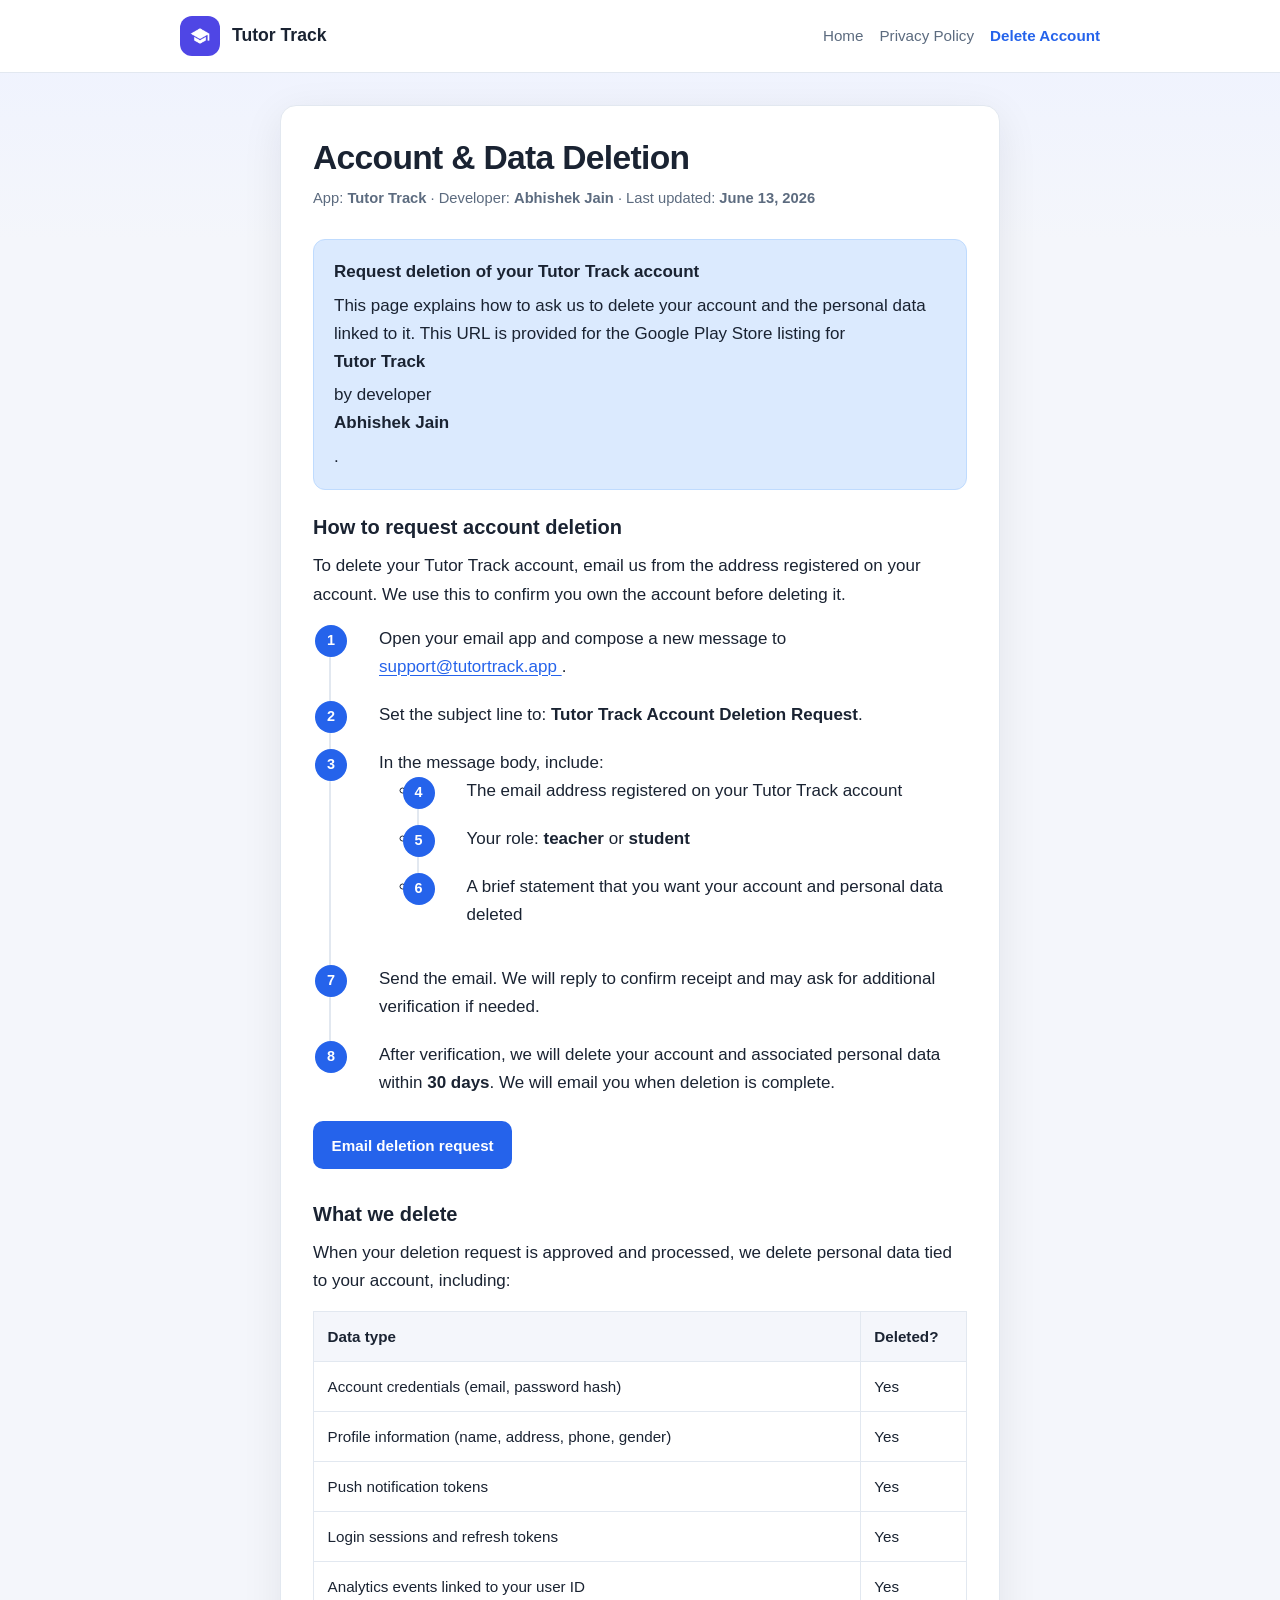
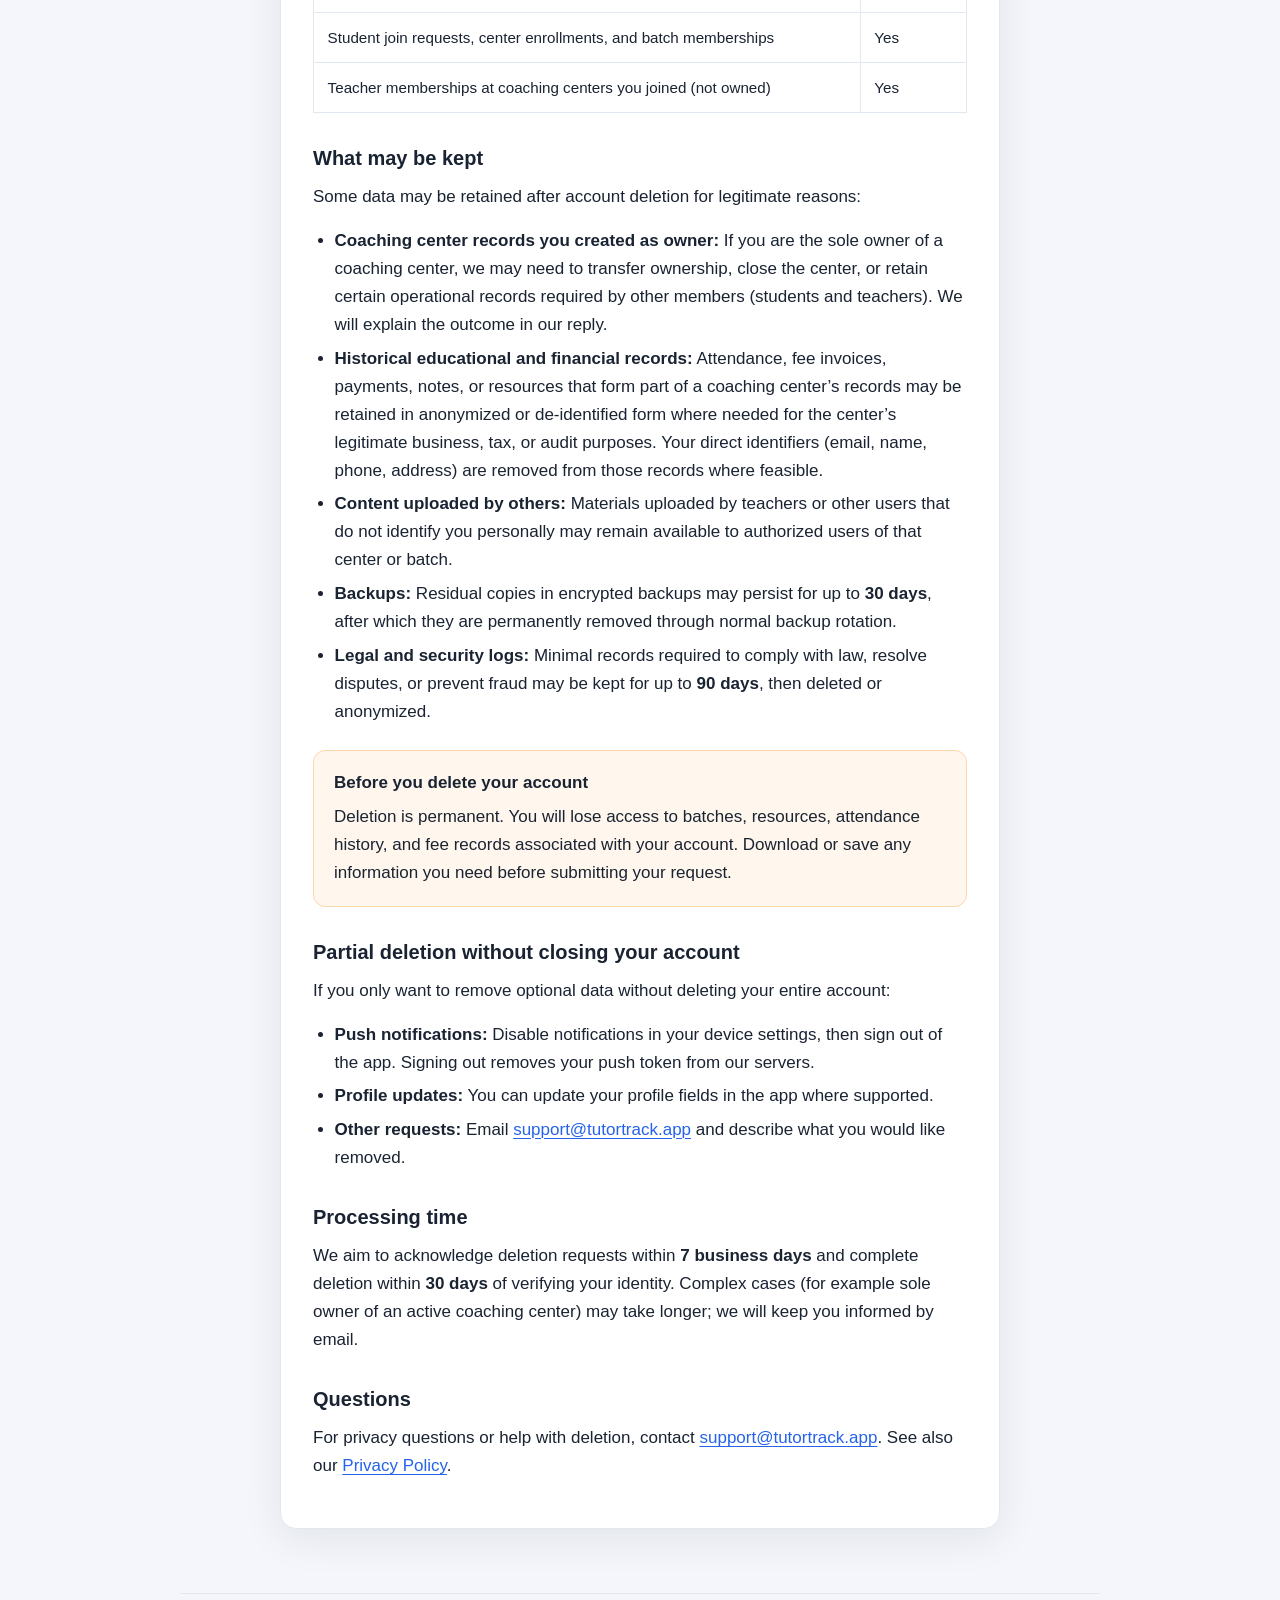
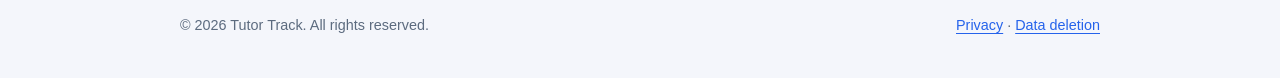
==== data-deletion/index.html @ 5b025d99 "added static pages" ====
<!DOCTYPE html>
<html lang="en">
  <head>
    <meta charset="utf-8" />
    <meta name="viewport" content="width=device-width, initial-scale=1" />
    <meta
      name="description"
      content="Request deletion of your Tutor Track account and personal data."
    />
    <title>Account &amp; Data Deletion — Tutor Track</title>
    <link rel="icon" href="../assets/icon.png" type="image/png" />
    <link rel="stylesheet" href="../css/site.css" />
  </head>
  <body>
    <header class="site-header">
      <div class="site-header-inner">
        <a class="brand" href="../">
          <img
            class="brand-icon"
            src="../assets/icon.png"
            alt=""
            width="40"
            height="40"
          />
          <span>Tutor Track</span>
        </a>
        <nav class="site-nav" aria-label="Site">
          <a href="../">Home</a>
          <a href="../privacy-policy/">Privacy Policy</a>
          <a href="../data-deletion/" aria-current="page">Delete Account</a>
        </nav>
      </div>
    </header>

    <main>
      <article class="content-card">
        <h1>Account &amp; Data Deletion</h1>
        <p class="meta-line">
          App: <strong>Tutor Track</strong> &middot; Developer:
          <strong>Abhishek Jain</strong> &middot; Last updated:
          <strong>June 13, 2026</strong>
        </p>

        <div class="callout">
          <strong>Request deletion of your Tutor Track account</strong>
          This page explains how to ask us to delete your account and the personal
          data linked to it. This URL is provided for the Google Play Store listing
          for <strong>Tutor Track</strong> by developer <strong>Abhishek Jain</strong>.
        </div>

        <h2>How to request account deletion</h2>
        <p>
          To delete your Tutor Track account, email us from the address registered
          on your account. We use this to confirm you own the account before deleting
          it.
        </p>

        <ol class="steps">
          <li>
            Open your email app and compose a new message to
            <a href="mailto:support@tutortrack.app?subject=Tutor%20Track%20Account%20Deletion%20Request">
              support@tutortrack.app
            </a>.
          </li>
          <li>
            Set the subject line to:
            <strong>Tutor Track Account Deletion Request</strong>.
          </li>
          <li>
            In the message body, include:
            <ul>
              <li>The email address registered on your Tutor Track account</li>
              <li>Your role: <strong>teacher</strong> or <strong>student</strong></li>
              <li>A brief statement that you want your account and personal data deleted</li>
            </ul>
          </li>
          <li>
            Send the email. We will reply to confirm receipt and may ask for
            additional verification if needed.
          </li>
          <li>
            After verification, we will delete your account and associated personal
            data within <strong>30 days</strong>. We will email you when deletion is
            complete.
          </li>
        </ol>

        <p>
          <a
            class="button button-primary"
            href="mailto:support@tutortrack.app?subject=Tutor%20Track%20Account%20Deletion%20Request&amp;body=Registered%20email%3A%20%0ARole%20(teacher%20or%20student)%3A%20%0A%0APlease%20delete%20my%20Tutor%20Track%20account%20and%20associated%20personal%20data."
          >
            Email deletion request
          </a>
        </p>

        <h2>What we delete</h2>
        <p>
          When your deletion request is approved and processed, we delete personal
          data tied to your account, including:
        </p>
        <table class="data-table">
          <thead>
            <tr>
              <th>Data type</th>
              <th>Deleted?</th>
            </tr>
          </thead>
          <tbody>
            <tr>
              <td>Account credentials (email, password hash)</td>
              <td>Yes</td>
            </tr>
            <tr>
              <td>Profile information (name, address, phone, gender)</td>
              <td>Yes</td>
            </tr>
            <tr>
              <td>Push notification tokens</td>
              <td>Yes</td>
            </tr>
            <tr>
              <td>Login sessions and refresh tokens</td>
              <td>Yes</td>
            </tr>
            <tr>
              <td>Analytics events linked to your user ID</td>
              <td>Yes</td>
            </tr>
            <tr>
              <td>Student join requests, center enrollments, and batch memberships</td>
              <td>Yes</td>
            </tr>
            <tr>
              <td>Teacher memberships at coaching centers you joined (not owned)</td>
              <td>Yes</td>
            </tr>
          </tbody>
        </table>

        <h2>What may be kept</h2>
        <p>
          Some data may be retained after account deletion for legitimate reasons:
        </p>
        <ul>
          <li>
            <strong>Coaching center records you created as owner:</strong> If you are
            the sole owner of a coaching center, we may need to transfer ownership,
            close the center, or retain certain operational records required by other
            members (students and teachers). We will explain the outcome in our reply.
          </li>
          <li>
            <strong>Historical educational and financial records:</strong> Attendance,
            fee invoices, payments, notes, or resources that form part of a coaching
            center&rsquo;s records may be retained in anonymized or de-identified form
            where needed for the center&rsquo;s legitimate business, tax, or audit
            purposes. Your direct identifiers (email, name, phone, address) are removed
            from those records where feasible.
          </li>
          <li>
            <strong>Content uploaded by others:</strong> Materials uploaded by teachers
            or other users that do not identify you personally may remain available to
            authorized users of that center or batch.
          </li>
          <li>
            <strong>Backups:</strong> Residual copies in encrypted backups may persist
            for up to <strong>30 days</strong>, after which they are permanently removed
            through normal backup rotation.
          </li>
          <li>
            <strong>Legal and security logs:</strong> Minimal records required to comply
            with law, resolve disputes, or prevent fraud may be kept for up to
            <strong>90 days</strong>, then deleted or anonymized.
          </li>
        </ul>

        <div class="callout callout-warning">
          <strong>Before you delete your account</strong>
          Deletion is permanent. You will lose access to batches, resources, attendance
          history, and fee records associated with your account. Download or save any
          information you need before submitting your request.
        </div>

        <h2>Partial deletion without closing your account</h2>
        <p>
          If you only want to remove optional data without deleting your entire
          account:
        </p>
        <ul>
          <li>
            <strong>Push notifications:</strong> Disable notifications in your device
            settings, then sign out of the app. Signing out removes your push token
            from our servers.
          </li>
          <li>
            <strong>Profile updates:</strong> You can update your profile fields in the
            app where supported.
          </li>
          <li>
            <strong>Other requests:</strong> Email
            <a href="mailto:support@tutortrack.app">support@tutortrack.app</a>
            and describe what you would like removed.
          </li>
        </ul>

        <h2>Processing time</h2>
        <p>
          We aim to acknowledge deletion requests within <strong>7 business days</strong>
          and complete deletion within <strong>30 days</strong> of verifying your
          identity. Complex cases (for example sole owner of an active coaching center)
          may take longer; we will keep you informed by email.
        </p>

        <h2>Questions</h2>
        <p>
          For privacy questions or help with deletion, contact
          <a href="mailto:support@tutortrack.app">support@tutortrack.app</a>.
          See also our <a href="../privacy-policy/">Privacy Policy</a>.
        </p>
      </article>
    </main>

    <footer class="site-footer">
      <div class="site-footer-inner">
        <span>&copy; 2026 Tutor Track. All rights reserved.</span>
        <span>
          <a href="../privacy-policy/">Privacy</a>
          &middot;
          <a href="../data-deletion/">Data deletion</a>
        </span>
      </div>
    </footer>
  </body>
</html>
---- css/site.css ----
:root {
  --bg: #f4f6fb;
  --surface: #ffffff;
  --text: #1a2332;
  --muted: #5c6b7f;
  --accent: #2563eb;
  --accent-dark: #1d4ed8;
  --accent-soft: #dbeafe;
  --border: #e2e8f0;
  --success: #059669;
  --shadow: 0 10px 40px rgba(15, 23, 42, 0.08);
  --radius: 16px;
  --max-width: 760px;
}

*,
*::before,
*::after {
  box-sizing: border-box;
}

html {
  scroll-behavior: smooth;
}

body {
  margin: 0;
  font-family: -apple-system, BlinkMacSystemFont, "Segoe UI", Roboto, Helvetica,
    Arial, sans-serif;
  font-size: 17px;
  line-height: 1.65;
  color: var(--text);
  background: linear-gradient(180deg, #eef2ff 0%, var(--bg) 240px);
  min-height: 100vh;
}

a {
  color: var(--accent);
  text-decoration-thickness: 1px;
  text-underline-offset: 3px;
}

a:hover {
  color: var(--accent-dark);
}

.site-header {
  background: var(--surface);
  border-bottom: 1px solid var(--border);
  position: sticky;
  top: 0;
  z-index: 10;
  backdrop-filter: blur(8px);
}

.site-header-inner {
  max-width: 960px;
  margin: 0 auto;
  padding: 1rem 1.25rem;
  display: flex;
  align-items: center;
  justify-content: space-between;
  gap: 1rem;
  flex-wrap: wrap;
}

.brand {
  display: flex;
  align-items: center;
  gap: 0.75rem;
  text-decoration: none;
  color: var(--text);
  font-weight: 700;
  font-size: 1.1rem;
}

.brand-icon,
.brand-mark {
  width: 40px;
  height: 40px;
  border-radius: 12px;
  flex-shrink: 0;
}

.brand-mark {
  background: linear-gradient(135deg, #2563eb, #7c3aed);
  display: grid;
  place-items: center;
  color: #fff;
  font-weight: 800;
  font-size: 1rem;
}

.hero-intro {
  display: flex;
  align-items: center;
  gap: 1.25rem;
  margin-bottom: 1.25rem;
}

.app-icon {
  width: 96px;
  height: 96px;
  border-radius: 22px;
  box-shadow: var(--shadow);
  flex-shrink: 0;
}

.site-nav {
  display: flex;
  gap: 0.35rem 1rem;
  flex-wrap: wrap;
}

.site-nav a {
  color: var(--muted);
  text-decoration: none;
  font-size: 0.95rem;
  padding: 0.35rem 0;
}

.site-nav a[aria-current="page"] {
  color: var(--accent);
  font-weight: 600;
}

main {
  max-width: var(--max-width);
  margin: 0 auto;
  padding: 2rem 1.25rem 4rem;
}

.hero {
  background: var(--surface);
  border: 1px solid var(--border);
  border-radius: calc(var(--radius) + 4px);
  box-shadow: var(--shadow);
  padding: 2rem;
  margin-bottom: 2rem;
}

.hero h1 {
  margin: 0 0 0.75rem;
  font-size: clamp(1.85rem, 4vw, 2.5rem);
  line-height: 1.15;
  letter-spacing: -0.02em;
}

.hero-intro h1 {
  margin: 0;
}

.hero-lead {
  margin: 0;
  color: var(--muted);
  font-size: 1.08rem;
}

.content-card {
  background: var(--surface);
  border: 1px solid var(--border);
  border-radius: var(--radius);
  box-shadow: var(--shadow);
  padding: 2rem;
}

.content-card h1 {
  margin: 0 0 0.5rem;
  font-size: clamp(1.6rem, 3.5vw, 2.1rem);
  line-height: 1.2;
  letter-spacing: -0.02em;
}

.meta-line {
  color: var(--muted);
  font-size: 0.92rem;
  margin: 0 0 1.75rem;
}

h2 {
  margin: 2rem 0 0.75rem;
  font-size: 1.25rem;
  line-height: 1.3;
}

h2:first-of-type {
  margin-top: 0;
}

h3 {
  margin: 1.25rem 0 0.5rem;
  font-size: 1.05rem;
}

p,
ul,
ol {
  margin: 0 0 1rem;
}

ul,
ol {
  padding-left: 1.35rem;
}

li {
  margin-bottom: 0.35rem;
}

.feature-grid {
  display: grid;
  grid-template-columns: repeat(auto-fit, minmax(220px, 1fr));
  gap: 1rem;
  margin: 1.5rem 0 0;
}

.feature {
  background: var(--bg);
  border: 1px solid var(--border);
  border-radius: 12px;
  padding: 1.1rem 1.15rem;
}

.feature h3 {
  margin: 0 0 0.35rem;
  font-size: 1rem;
}

.feature p {
  margin: 0;
  color: var(--muted);
  font-size: 0.95rem;
}

.cta-row {
  display: flex;
  flex-wrap: wrap;
  gap: 0.75rem;
  margin-top: 1.75rem;
}

.button {
  display: inline-flex;
  align-items: center;
  justify-content: center;
  padding: 0.65rem 1.1rem;
  border-radius: 10px;
  font-weight: 600;
  font-size: 0.95rem;
  text-decoration: none;
  border: 1px solid transparent;
}

.button-primary {
  background: var(--accent);
  color: #fff;
}

.button-primary:hover {
  background: var(--accent-dark);
  color: #fff;
}

.button-secondary {
  background: var(--surface);
  color: var(--text);
  border-color: var(--border);
}

.button-secondary:hover {
  border-color: var(--accent);
  color: var(--accent);
}

.callout {
  background: var(--accent-soft);
  border: 1px solid #bfdbfe;
  border-radius: 12px;
  padding: 1.15rem 1.25rem;
  margin: 1.5rem 0;
}

.callout-warning {
  background: #fff7ed;
  border-color: #fed7aa;
}

.callout strong {
  display: block;
  margin-bottom: 0.35rem;
}

.steps {
  counter-reset: step;
  list-style: none;
  padding: 0;
  margin: 1rem 0 1.5rem;
}

.steps li {
  counter-increment: step;
  position: relative;
  padding: 0 0 1.25rem 3rem;
  margin: 0;
  border-left: 2px solid var(--border);
  margin-left: 1rem;
}

.steps li:last-child {
  border-left-color: transparent;
  padding-bottom: 0;
}

.steps li::before {
  content: counter(step);
  position: absolute;
  left: -1rem;
  top: 0;
  width: 2rem;
  height: 2rem;
  border-radius: 999px;
  background: var(--accent);
  color: #fff;
  font-weight: 700;
  font-size: 0.9rem;
  display: grid;
  place-items: center;
}

.data-table {
  width: 100%;
  border-collapse: collapse;
  font-size: 0.95rem;
  margin: 1rem 0 1.5rem;
}

.data-table th,
.data-table td {
  border: 1px solid var(--border);
  padding: 0.75rem 0.85rem;
  text-align: left;
  vertical-align: top;
}

.data-table th {
  background: var(--bg);
  font-weight: 600;
}

.site-footer {
  max-width: 960px;
  margin: 0 auto;
  padding: 0 1.25rem 2.5rem;
  color: var(--muted);
  font-size: 0.9rem;
}

.site-footer-inner {
  border-top: 1px solid var(--border);
  padding-top: 1.25rem;
  display: flex;
  flex-wrap: wrap;
  gap: 0.5rem 1.5rem;
  justify-content: space-between;
}

@media (max-width: 640px) {
  .hero,
  .content-card {
    padding: 1.35rem;
  }

  .hero-intro {
    flex-direction: column;
    align-items: flex-start;
  }

  .steps li {
    padding-left: 2.5rem;
  }
}
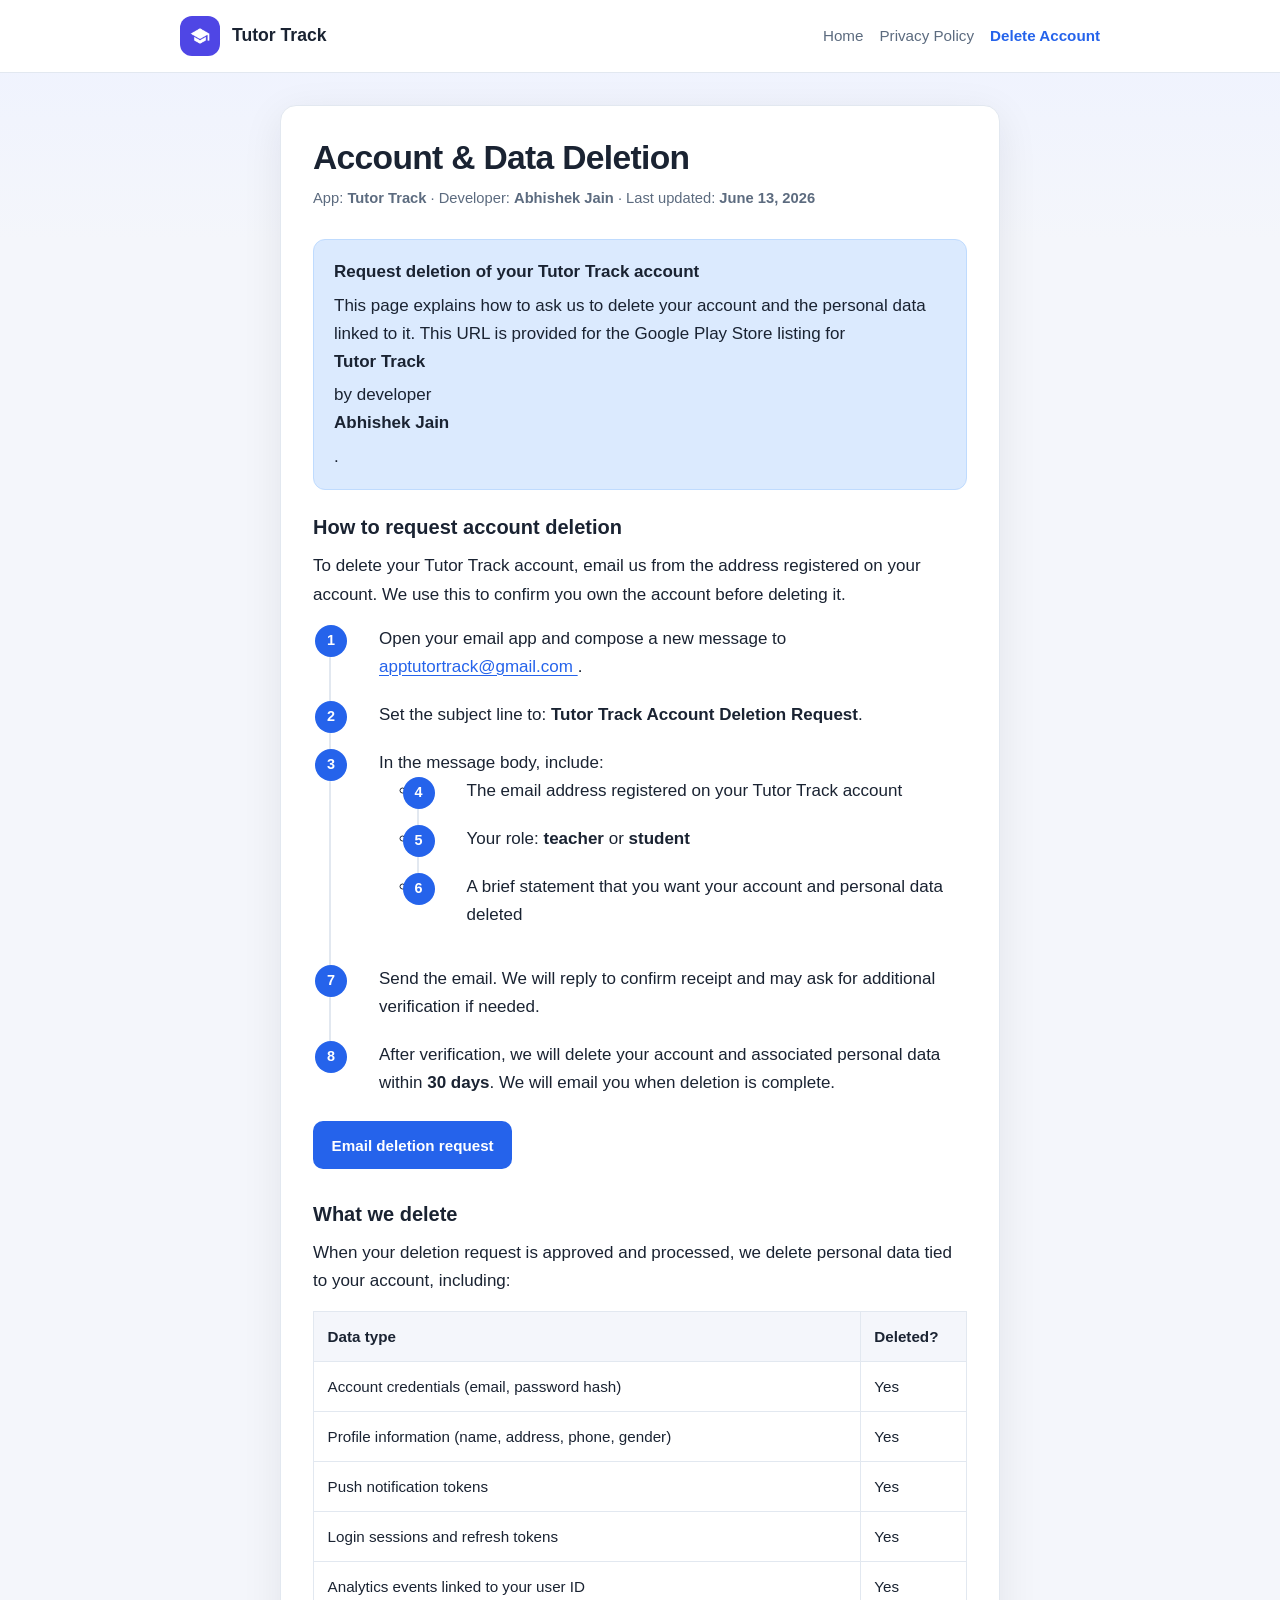
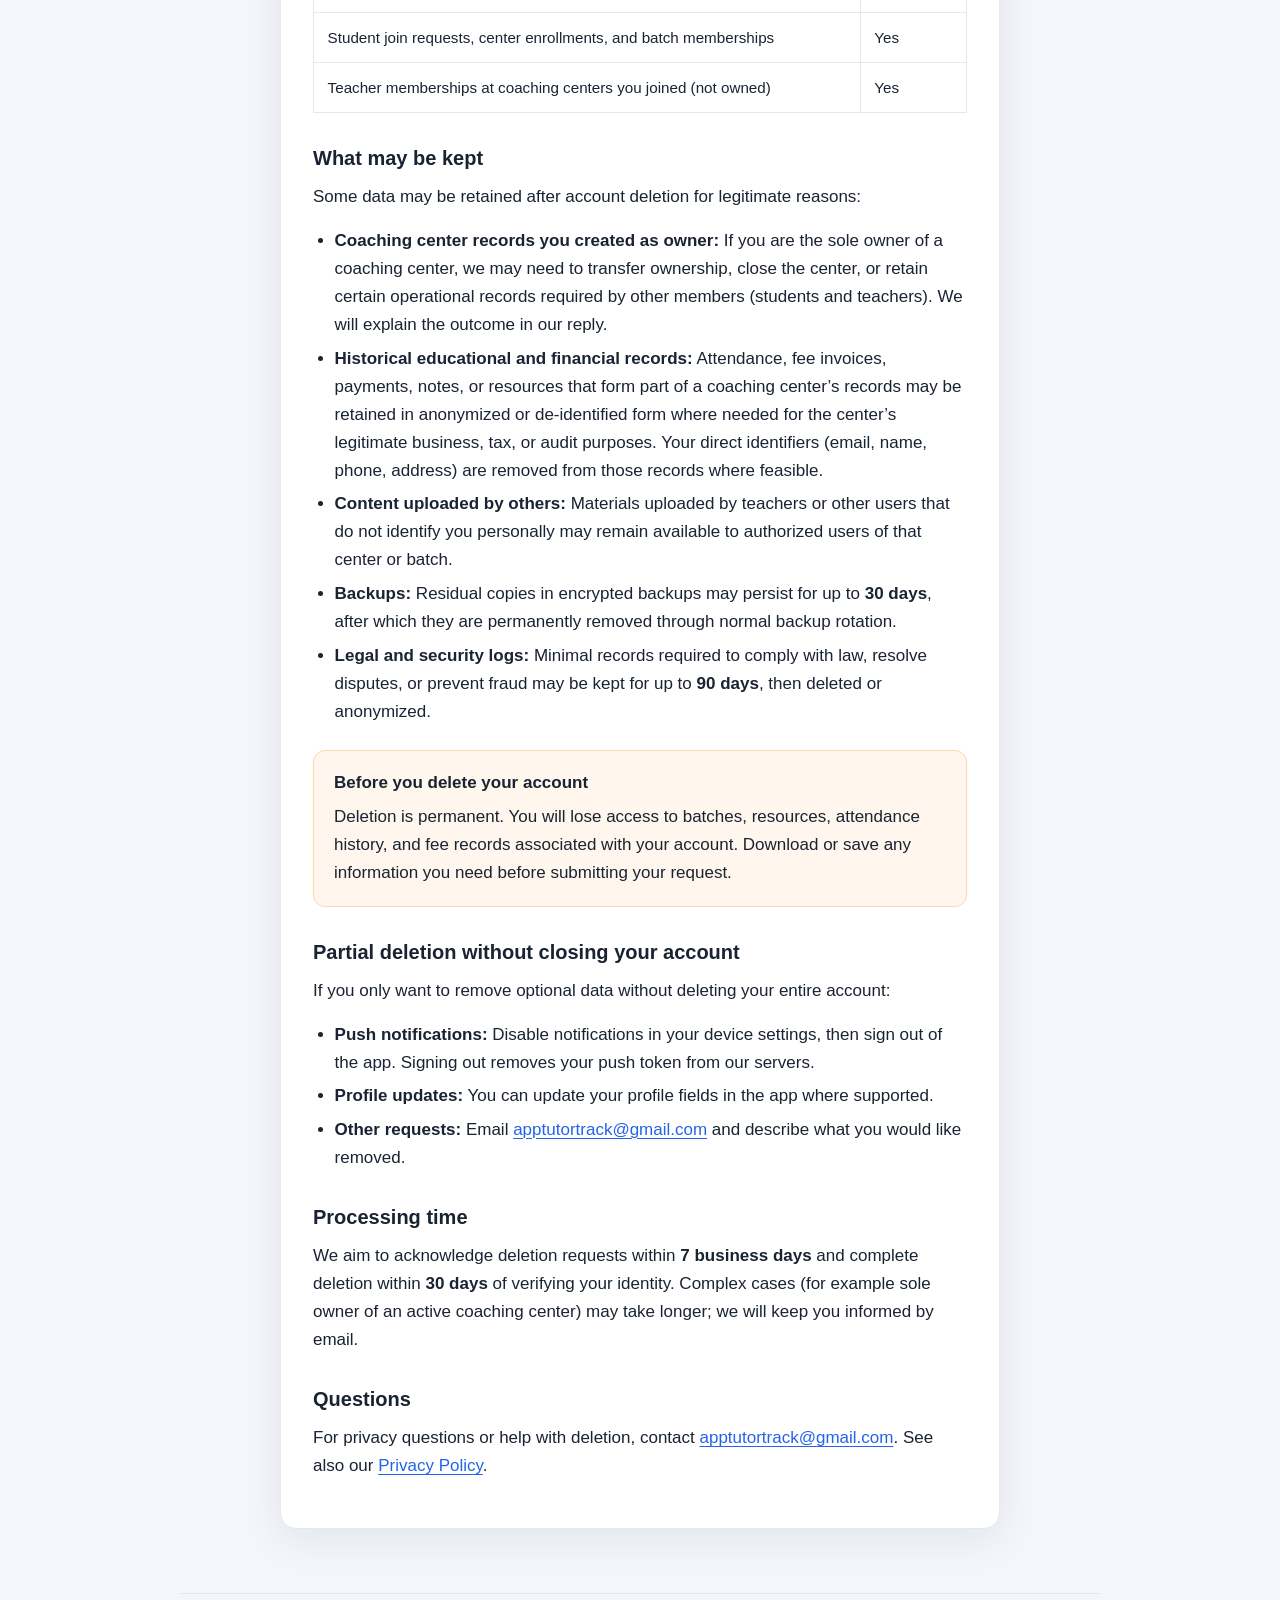
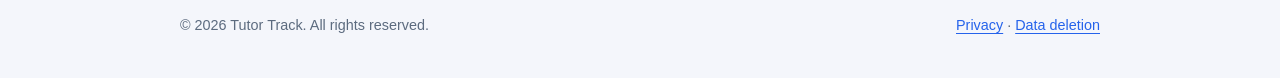
==== commit 3b66f7e3: "added static pages" ====
--- a/data-deletion/index.html
+++ b/data-deletion/index.html
@@ -58,8 +58,8 @@
         <ol class="steps">
           <li>
             Open your email app and compose a new message to
-            <a href="mailto:support@tutortrack.app?subject=Tutor%20Track%20Account%20Deletion%20Request">
-              support@tutortrack.app
+            <a href="mailto:apptutortrack@gmail.com?subject=Tutor%20Track%20Account%20Deletion%20Request">
+              apptutortrack@gmail.com
             </a>.
           </li>
           <li>
@@ -88,7 +88,7 @@
         <p>
           <a
             class="button button-primary"
-            href="mailto:support@tutortrack.app?subject=Tutor%20Track%20Account%20Deletion%20Request&amp;body=Registered%20email%3A%20%0ARole%20(teacher%20or%20student)%3A%20%0A%0APlease%20delete%20my%20Tutor%20Track%20account%20and%20associated%20personal%20data."
+            href="mailto:apptutortrack@gmail.com?subject=Tutor%20Track%20Account%20Deletion%20Request&amp;body=Registered%20email%3A%20%0ARole%20(teacher%20or%20student)%3A%20%0A%0APlease%20delete%20my%20Tutor%20Track%20account%20and%20associated%20personal%20data."
           >
             Email deletion request
           </a>
@@ -198,7 +198,7 @@
           </li>
           <li>
             <strong>Other requests:</strong> Email
-            <a href="mailto:support@tutortrack.app">support@tutortrack.app</a>
+            <a href="mailto:apptutortrack@gmail.com">apptutortrack@gmail.com</a>
             and describe what you would like removed.
           </li>
         </ul>
@@ -214,7 +214,7 @@
         <h2>Questions</h2>
         <p>
           For privacy questions or help with deletion, contact
-          <a href="mailto:support@tutortrack.app">support@tutortrack.app</a>.
+          <a href="mailto:apptutortrack@gmail.com">apptutortrack@gmail.com</a>.
           See also our <a href="../privacy-policy/">Privacy Policy</a>.
         </p>
       </article>
